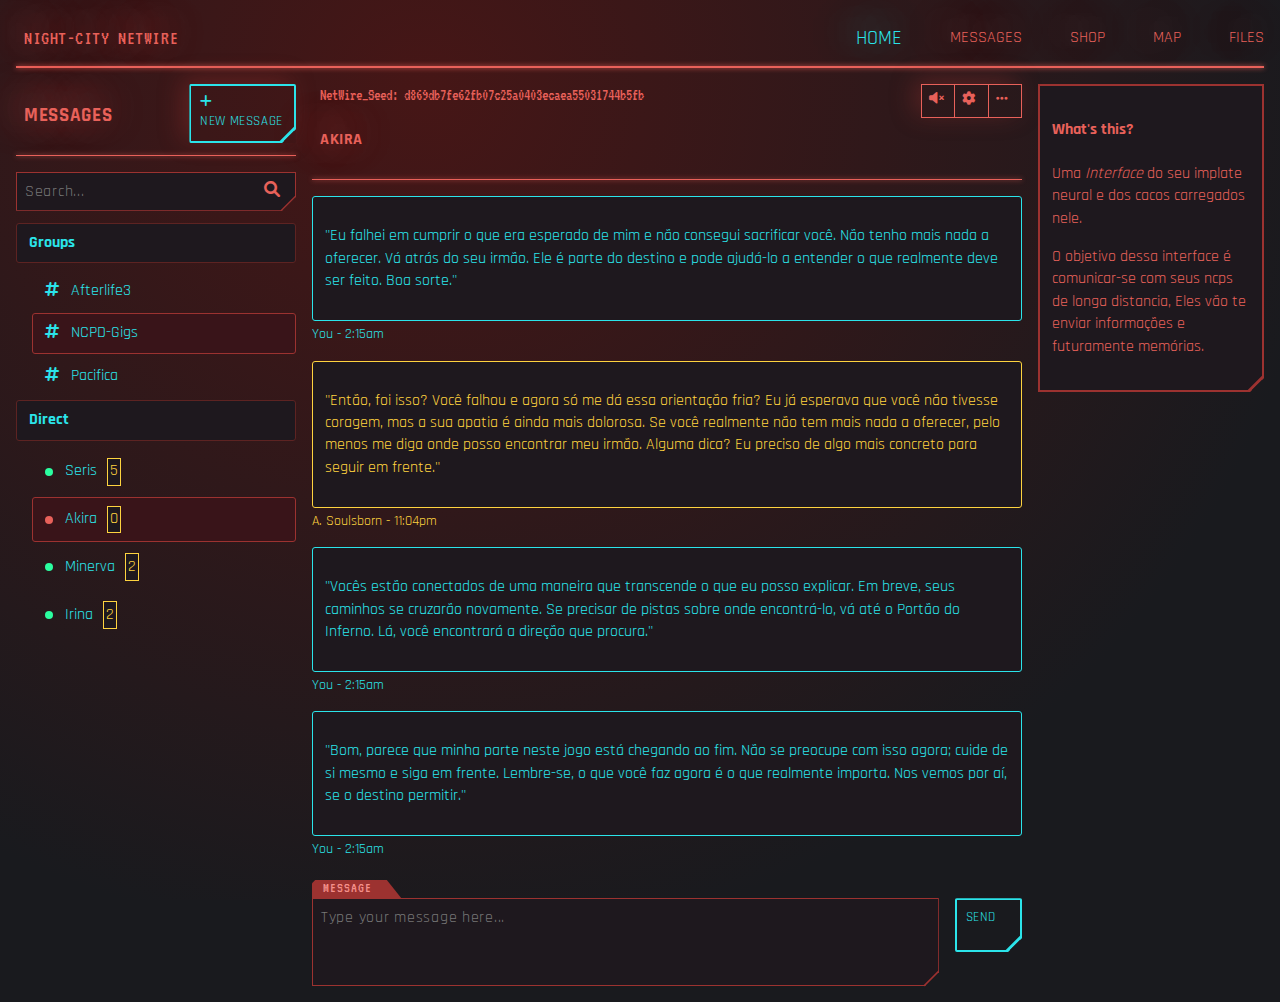
==== success/index.html @ 2c0f9f56 "Initial commit" ====
<!DOCTYPE html>
<html lang="pt-BR">
<head>
    <meta charset="UTF-8" />
    <meta name="viewport" content="width=device-width, initial-scale=1.0" />
    <title>Night-City NetWire</title>
    <link rel="stylesheet" href="styles.css" />
    <link href="https://fonts.googleapis.com/css2?family=Rajdhani:wght@400;500;700&family=VT323&display=swap" rel="stylesheet">
    <link rel="stylesheet" href="https://cdnjs.cloudflare.com/ajax/libs/font-awesome/6.0.0/css/all.min.css">
</head>
<body>
    <div class="app-skeleton">
        <header class="app-header">
            <div class="app-header__anchor">
                <span class="app-header__anchor__text">Night-City NetWire</span>
            </div>
            <nav>
                <ul class="nav">
                    <li class="nav__item">
                        <a href="#" class="nav__link nav__link--active">Home</a>
                    </li>
                    <li class="nav__item">
                        <a href="#" class="nav__link">Messages</a>
                    </li>
                    <li class="nav__item">
                        <a href="#" class="nav__link">Shop</a>
                    </li>
                    <li class="nav__item">
                        <a href="#" class="nav__link">Map</a>
                    </li>
                    <li class="nav__item">
                        <a href="#" class="nav__link">Files</a>
                    </li>
                </ul>
            </nav>
        </header>

        <div class="app-container">
            <aside class="app-a">
                <div class="segment-topbar">
                    <div class="segment-topbar__header">
                        <h3 class="segment-topbar__title">Messages</h3>
                    </div>
                    <div class="segment-topbar__aside">
                        <button class="button button--primary button--size-lg">
                            <span class="button__icon"><i class="fas fa-plus"></i></span>
                            <span class="button__content">New Message</span>
                        </button>
                    </div>
                </div>

                <form class="form-search">
                    <div class="form-group">
                        <div class="form-control form-control--with-addon">
                            <input name="query" placeholder="Search..." type="text" />
                            <div class="form-control__addon form-control__addon--suffix"><i class="fas fa-search"></i></div>
                        </div>
                    </div>
                </form>

                <div class="nav-section">
                    <div class="nav-section__header">
                        <h2 class="nav-section__title">Groups</h2>
                    </div>
                    <div class="nav-section__body">
                        <ul class="nav">
                            <li class="nav__item">
                                <a href="afterlife.html" class="nav__link">
                                    <span class="channel-link">
                                        <span class="channel-link__icon"><i class="fas fa-hashtag"></i></span>
                                        <span class="channel-link__element">Afterlife</span>
                                        <span class="channel-link__badge">3</span>
                                    </span>
                                </a>
                            </li>
                            <li class="nav__item">
                                <a href="ncpd-gigs.html" class="nav__link nav__link--active">
                                    <span class="channel-link">
                                        <span class="channel-link__icon"><i class="fas fa-hashtag"></i></span>
                                        <span class="channel-link__element">NCPD-Gigs</span>
                                    </span>
                                </a>
                            </li>
                            <li class="nav__item">
                                <a href="pacifica.html" class="nav__link">
                                    <span class="channel-link">
                                        <span class="channel-link__icon"><i class="fas fa-hashtag"></i></span>
                                        <span class="channel-link__element">Pacifica</span>
                                    </span>
                                </a>
                            </li>
                        </ul>
                    </div>
                </div>

                <div class="nav-section">
                    <div class="nav-section__header">
                        <h2 class="nav-section__title">Direct</h2>
                    </div>
                    <div class="nav-section__body">
                        <ul class="nav">
                            <li class="nav__item">
                                <a href="Seris.html" class="nav__link">
                                    <span class="conversation-link conversation-link--online">
                                        <span class="conversation-link__icon">
                                        </span>
                                        <span class="conversation-link__element">Seris</span>
                                        <span class="conversation-link__badge">5</span>
                                    </span>
                                </a>
                            </li>
                            <li class="nav__item">
                                <a href="Akira.html" class="nav__link nav__link--active">
                                    <span class="conversation-link conversation-link--offline">
                                        <span class="conversation-link__icon">
                                        </span>
                                        <span class="conversation-link__element">Akira</span>
                                        <span class="conversation-link__badge">0</span>
                                    </span>
                                </a>
                            </li>
                            <li class="nav__item">
                                <a href="Minerva.html" class="nav__link">
                                    <span class="conversation-link conversation-link--online">
                                        <span class="conversation-link__icon">
                                        </span>
                                        <span class="conversation-link__element">Minerva</span>
                                        <span class="conversation-link__badge">2</span>
                                    </span>
                                </a>
                            </li>
                            <li class="nav__item">
                                <a href="Irina.html" class="nav__link">
                                    <span class="conversation-link conversation-link--online">
                                        <span class="conversation-link__icon">
                                        </span>
                                        <span class="conversation-link__element">Irina</span>
                                        <span class="conversation-link__badge">2</span>
                                    </span>
                                </a>
                            </li>
                        </ul>
                    </div>
                </div>
                
            </aside>

            <main class="app-main">
                <div class="channel-feed">
                    <div class="segment-topbar">
                        <div class="segment-topbar__header">
                            <span class="segment-topbar__overline">NetWire_Seed: d869db7fe62fb07c25a0403ecaea55031744b5fb</span>
                            <h4 class="segment-topbar__title">Akira</h4>
                        </div>
                        <div class="segment-topbar__aside">
                            <div class="button-toolbar">
                                <button class="button button--default">
                                    <span class="button__icon"><i class="fas fa-volume-mute"></i></span>
                                </button>
                                <button class="button button--default">
                                    <span class="button__icon"><i class="fas fa-cog"></i></span>
                                </button>
                                <button class="button button--default">
                                    <span class="button__icon"><i class="fas fa-ellipsis-h"></i></span>
                                </button>
                            </div>
                        </div>
                    </div>
                    <div class="channel-feed__body">
                        <div class="answer">
                            <div class="answer__body">
                                <p>"Eu falhei em cumprir o que era esperado de mim e não consegui sacrificar você. Não tenho mais nada a oferecer. Vá atrás do seu irmão. Ele é parte do destino e pode ajudá-lo a entender o que realmente deve ser feito. Boa sorte."</p>
                            </div>
                            <div class="answer__footer">
                                <span class="answer__author">You</span>
                                <span class="answer__time"> - 2:15am</span>
                            </div>
                        </div>
                        <div class="message">
                            <div class="message__body">
                                <p>"Então, foi isso? Você falhou e agora só me dá essa orientação fria? Eu já esperava que você não tivesse coragem, mas a sua apatia é ainda mais dolorosa. Se você realmente não tem mais nada a oferecer, pelo menos me diga onde posso encontrar meu irmão. Alguma dica? Eu preciso de algo mais concreto para seguir em frente."</p>
                            </div>
                            <div class="message__footer">
                                <span class="message__author">A. Soulsborn</span>
                                <span class="message__time"> - 11:04pm</span>
                            </div>
                        </div>
                        <div class="answer">
                            <div class="answer__body">
                                <p>"Vocês estão conectados de uma maneira que transcende o que eu posso explicar. Em breve, seus caminhos se cruzarão novamente. Se precisar de pistas sobre onde encontrá-lo, vá até o Portão do Inferno. Lá, você encontrará a direção que procura."</p>
                            </div>
                            <div class="answer__footer">
                                <span class="answer__author">You</span>
                                <span class="answer__time"> - 2:15am</span>
                            </div>
                        </div>
                        <div class="answer">
                            <div class="answer__body">
                                <p>"Bom, parece que minha parte neste jogo está chegando ao fim. Não se preocupe com isso agora; cuide de si mesmo e siga em frente. Lembre-se, o que você faz agora é o que realmente importa. Nos vemos por aí, se o destino permitir."</p>
                            </div>
                            <div class="answer__footer">
                                <span class="answer__author">You</span>
                                <span class="answer__time"> - 2:15am</span>
                            </div>
                        </div>
                        
                    </div>
                    <div class="channel-feed__footer">
                        <form class="channel-message-form">
                            <div class="form-group">
                                <label for="message" class="form-label">Message</label>
                                <div class="form-control">
                                    <textarea id="message" name="message" rows="3" placeholder="Type your message here..."></textarea>
                                </div>
                            </div>
                            <div class="form-footer">
                                <button type="submit" class="button button--primary button--size-xl">Send</button>
                            </div>
                        </form>
                    </div>
                </div>
            </main>

            <aside class="app-b">
                <div class="pad">
                    <div class="pad__body">
                        <h4 class="pad__title">What's this?</h4>
                        <p class="pad__text">Uma <em>Interface</em> do seu implate neural e dos cacos carregados nele.</p>
                        <p class="pad__text">O objetivo dessa interface é comunicar-se com seus ncps de longa distancia, Eles vão te enviar informações e futuramente memórias.</p>
                    </div>
                </div>
            </aside>
        </div>
    </div>
</body>
</html>
---- success/styles.css ----
* {
  box-sizing: border-box;
  position: relative;
}

html,
body {
  --colors-bg--300: #1e181e;
  --colors-bg--500: #191a1e;
  --colors-primary--200: #f4908b;
  --colors-primary--300: #ea6f69;
  --colors-primary--500: #e8615a;
  --colors-primary--600: #9c3230;
  --colors-primary--700: #5e2122;
  --colors-primary--800: #451717;
  --colors-primary--900: #3c181a;
  --colors-secondary--500: #2be4ea;
  --colors-secondary--900: #295459;
  --colors-tertiary--500: #fed33f;
  --colors-on_bg--500: var(--colors-primary--500);
  --colors-on_tertiary--500: var(--colors-bg--300);
  --colors-on_primary--500: var(--colors-primary--200);
  --colors-active--500: #2bfea0;
  --fonts-primary: "Rajdhani", sans-serif;
  --fonts-secondary: "VT323", monospace;
  --ui-glow: 0 0 5px var(--colors-primary--500);
  --ui-glow-borders--500: 0 0 3px var(--colors-primary--500);
  --ui-glow-color: currentcolor;
  --ui-glow-text: -9px -6px 40px var(--ui-glow-color);
  --ui-glow-text--dimmed: -9px -6px 40px var(--ui-glow-color);
  --ui-elevation--1: 2px 2px 0 rgba(0, 0, 0, 0.8);
  --ui-notch-amount: 1rem;
  --ui-notch-hypotenuse: 22.627416px; /* hypothenuse of --ui-notch-amount */
  --ui-notch-path: polygon(
    0 0,
    100% 0,
    100% calc(100% - var(--ui-notch-amount) + 2px),
    calc(100% - var(--ui-notch-amount) + 2px) 100%,
    0 100%
  );

  background-color: var(--colors-bg--500);
  background-image: radial-gradient(
    ellipse at 33% 10%,
    #461616 0%,
    transparent 75%
  );
  background-repeat: no-repeat;
  color: var(--colors-on_bg--500);
  font-family: var(--fonts-primary);
  font-size: 100%;
  line-height: 1.4;
  margin: 0;
  min-height: 100vh;
}

a {
  color: inherit;
  text-decoration: none;
}

.app-skeleton {
  padding: 0 1rem;
  height: 100vh;
  min-width: 1024px;
}

.app-header {
  align-items: center;
  display: flex;
  grid-area: header;
  justify-content: space-between;
  margin-bottom: 1rem;
  padding: 1rem 0 0.5rem 0;
}

.app-header::after {
  background-color: var(--colors-primary--500);
  box-shadow: var(--ui-glow);
  bottom: 0;
  content: "";
  height: 2px;
  position: absolute;
  left: 0;
  width: 100%;
}

.app-header__anchor {
  padding: 0.5rem;
}

.app-header__anchor__text {
  font-family: var(--fonts-secondary);
  font-size: 1.25rem;
  letter-spacing: 0.035rem;
  text-shadow: var(--ui-glow-text);
  text-transform: uppercase;
}

.app-container {
  display: grid;
  grid-gap: 1rem;
  grid-template-areas: "a main main main side";
  grid-template-columns: 280px 1fr 1fr 1fr 1fr;
  height: calc(100% - 5.25rem);
}

.app-a {
  grid-area: a;
  height: 100%;
}

.app-b {
  grid-area: side;
}

.app-main {
  grid-area: main;
}

.nav-section {
  padding-bottom: 0.25rem;
}

.nav-section__header {
  background-color: var(--colors-bg--300);
  border: 1px solid #5d2322;
  border-radius: 3px;
  margin-bottom: 0.5rem;
  padding: 0.5rem 0.75rem;
}

.nav-section__body {
  padding-left: 1rem;
}

.nav-section__title {
  color: #2be4ea;
  font-size: 1rem;
  margin: 0;
}

.nav {
  list-style: none;
  margin: 0;
  padding: 0;
}

.nav__link {
  line-height: 1.4rem;
}

.nav__link__element + .nav__link__element {
  margin-left: 0.5rem;
}

.app-header .nav {
  align-items: flex-end;
  display: flex;
}

.app-header .nav__item + .nav__item {
  margin-left: 3rem;
}

.app-header .nav__link {
  align-items: baseline;
  display: flex;
  text-shadow: var(--ui-glow-text);
  text-transform: uppercase;
  transition: transform 0.25s;
}

.app-header .nav__link:hover {
  color: var(--colors-primary--200);
}

.app-header .nav__link.nav__link--active {
  color: var(--colors-secondary--500);
  font-size: 1.25rem;
  transform: none;
}

.nav-section .nav__item + .nav__item {
  margin-top: 0.125rem;
}

.nav-section .nav__link {
  border: 1px solid transparent;
  border-radius: 3px;
  color: var(--colors-secondary--500);
  display: block;
  font-family: var(--fonts-primary);
  padding: 0.5rem 0.75rem;
  transition: background-color 0.25s;
}

.nav-section .nav__link:focus,
.nav-section .nav__link:hover {
  background-color: var(--colors-bg--300);
  border: 1px solid #5d2322;
}

.nav-section .nav__link--active,
.nav-section .nav__link.nav__link--active:focus,
.nav-section .nav__link.nav__link--active:hover {
  background-color: #391419;
  border-color: #9c3230;
}

.channel-link,
.conversation-link {
  align-items: center;
  display: flex;
}

.channel-link__icon,
.conversation-link__icon {
  margin-right: 0.75rem;
}

.channel-link__element + .channel-link__element,
.conversation-link__element + .conversation-link__element {
  margin-left: 0.75rem;
}

.conversation-link__icon {
}

.conversation-link__icon::after {
  background-color: var(--colors-primary--500);
  border-radius: 50%;
  content: "";
  display: block;
  height: 0.5em;
  width: 0.5em;
}

.conversation-link--online .conversation-link__icon::after {
  background-color: var(--colors-active--500);
}

.channel-link--unread,
.conversation-link--unread {
  font-weight: bold;
}

.badge {
  border: 1.5px solid var(--colors-tertiary--500);
  border-radius: 3px;
  color: var(--colors-tertiary--500);
  display: inline-block;
  font-size: 0.92rem;
  font-weight: normal;
  line-height: 1;
  padding: 0.15em 0.34em;
  vertical-align: middle;
}

.slate__title {
  font-size: 1.125rem;
  margin: 0;
}

.pad {
  background-color: var(--colors-bg--300);
  border: 2px solid var(--colors-primary--600);
  clip-path: var(--ui-notch-path);
}

.pad__body {
  padding: 0.75rem;
  padding-bottom: var(--ui-notch-amount);
}

.pad::before {
  background-color: var(--colors-primary--600);
  bottom: 5px;
  content: "";
  display: block;
  height: 3px; /* bigger to compensate transform */
  position: absolute;
  right: -6px;
  top: auto;
  transform: rotate(-45deg);
  width: var(--ui-notch-hypotenuse);
  z-index: 100;
}

/* @component: form-* */
input,
textarea {
}

.form-label {
  background-color: var(--colors-primary--600);
  color: var(--colors-on_primary--500);
  font-family: var(--fonts-secondary);
  font-size: 0.92rem;
  display: inline-block;
  padding: 0.125em 0.75em;
  padding-right: 2em;
  letter-spacing: 0.065em;
  line-height: 1;
  text-transform: uppercase;
  vertical-align: bottom; /* inline-block fix */
  clip-path: polygon(
    0.25em 0,
    calc(100% - 1em) 0,
    100% 100%,
    0.33em 100%,
    0 100%,
    0 0.25em
  );
}

.form-control {
  background-color: var(--colors-bg--300);
  border: 1px solid var(--colors-primary--600);
  clip-path: var(--ui-notch-path);
  padding-right: 0.5rem;
}

.form-control::before {
  background-color: var(--colors-primary--600);
  bottom: 5px;
  content: "";
  display: block;
  height: 3px; /* bigger to compensate transform */
  position: absolute;
  right: -6px;
  top: auto;
  transform: rotate(-45deg);
  width: var(--ui-notch-hypotenuse);
  z-index: 100;
}

.form-control input,
.form-control textarea {
  background-color: transparent;
  border: 0;
  box-shadow: none;
  color: var(--colors-primary--500);
  font-family: var(--fonts-primary);
  font-size: 1rem;
  letter-spacing: 0.045em;
  outline: none;
  padding: 0.5rem;
  resize: none;
  width: 100%;
}

.form-control--with-addon {
  align-items: center;
  display: flex;
}

.form-control--with-addon .button,
.form-control--with-addon .button:hover {
  background-color: transparent;
  border-color: transparent;
}

.form-control__addon {
  display: inline-block;
  padding: 0.45rem;
}

.form-control__addon svg {
  display: block;
  fill: currentcolor;
  height: 1.125rem;
  opacity: 0.66;
  width: 1.125rem;
}

.form-control__addon--prefix {
  order: -1;
}

.form-control__addon--suffix {
  order: 1;
}

.form-search {
  margin-bottom: 0.75rem;
}

.message {
  padding-bottom: 1rem;
}

.message__body {
  background-color: var(--colors-bg--300);
  border: 1px solid var(--colors-tertiary--500);
  border-radius: 3px;
  color: var(--colors-tertiary--500);
  padding: 0.75rem;
}

.message__footer {
  color: var(--colors-tertiary--500);
  font-size: 0.85rem;
  margin-top: 0.25rem;
}


.answer {
  padding-bottom: 1rem;
}

.answer__body {
  background-color: var(--colors-bg--300); /* Fundo azul claro */
  border: 1px solid #2be4ea;
  border-radius: 3px;
  color: #2be4ea;
  padding: 0.75rem;
}

.answer__footer {
  color: #2be4ea;
  font-size: 0.85rem;
  margin-top: 0.25rem;
}

/* @component: button */
.button {
  background-color: transparent;
  border: 1px solid var(--colors-primary--500);
  border-radius: 2px;
  cursor: pointer;
  color: var(--colors-primary--500);
  display: inline-block;
  font-family: var(--fonts-primary);
  letter-spacing: 0.045em;
  padding: 0.45rem;
  text-align: left;
  text-transform: uppercase;
}

.button:hover {
  background-color: var(--colors-primary--800);
  color: var(--colors-on_primary--500);
}

.button__icon {
  display: block;
  height: 1.125rem;
  line-height: 1;
  vertical-align: top;
  width: 1.125rem;
}

.button__icon {
  fill: currentcolor;
}

.button__content {
  display: inline-block;
  z-index: 2;
}

.button--size-lg,
.button--size-xl {
  border-width: 2px;
  clip-path: var(--ui-notch-path);
  padding: 0.55rem 0.7rem 0.7rem 0.55rem;
}

.button--size-lg::before,
.button--size-xl::before {
  background-color: currentcolor;
  bottom: 5px;
  content: "";
  display: block;
  height: 3px; /* bigger to compensate transform */
  position: absolute;
  right: -6px;
  top: auto;
  transform: rotate(-45deg);
  width: var(--ui-notch-hypotenuse);
  z-index: 100;
}

.button--size-xl {
  padding: 0.55rem 1.5rem 1.5rem 0.55rem;
}

.button--primary {
  color: var(--colors-secondary--500);
  border-color: var(--colors-secondary--500);
}

.button--primary:hover {
  background-color: var(--colors-secondary--900);
  color: var(--colors-secondary--500);
}

.button-toolbar {
  display: flex;
}

.button-toolbar .button {
  display: block;
  border-radius: 0;
}

.button-toolbar .button + .button {
  margin-left: -1px;
}

.channel-feed {
  display: flex;
  flex-direction: column;
  height: 100%;
}

.channel-feed__body {
  flex-grow: 1;
}

.channel-feed__footer {
}

.channel-message-form {
  align-items: flex-start;
  display: flex;
  padding-bottom: 1rem;
}

.channel-message-form .form-group {
  flex: 1;
}

.channel-message-form .form-footer {
  margin-left: 1rem;
  margin-top: 1.42rem;
}

.channel-message-form .form-control {
  width: 100%;
}

.text-heading1,
.text-heading2,
.text-heading3,
.text-heading4,
.text-heading5,
.text-heading6,
.text-paragraph1 {
  margin: 0;
}

.segment-topbar {
  display: flex;
  justify-content: space-between;
  margin-bottom: 1rem;
  min-height: 3.5rem;
}

.segment-topbar::after {
  background-color: var(--colors-primary--500);
  box-shadow: var(--ui-glow);
  bottom: 0;
  content: "";
  height: 1px;
  position: absolute;
  left: 0;
  width: 100%;
}

.segment-topbar__header {
  padding: 0.5rem 0.5rem;
  padding-top: 0;
}

.segment-topbar__overline {
  font-family: var(--fonts-secondary);
}

.segment-topbar__title {
  letter-spacing: 0.035em;
  text-shadow: var(--ui-glow-text--dimmed);
  text-transform: uppercase;
}

.segment-topbar__aside {
  align-self: flex-start;
  box-shadow: -6px -4px 24px rgba(156, 50, 48, 0.4);
}


/* Estilo do badge de mensagens */
.conversation-link__badge {
  background-color: var(--colors-bg--300);
  border: 1px solid #fed33f;
  color: #fed33f;
  padding: 0.11rem;
}

.conversation-link__element{
  padding-right: 10px;
}
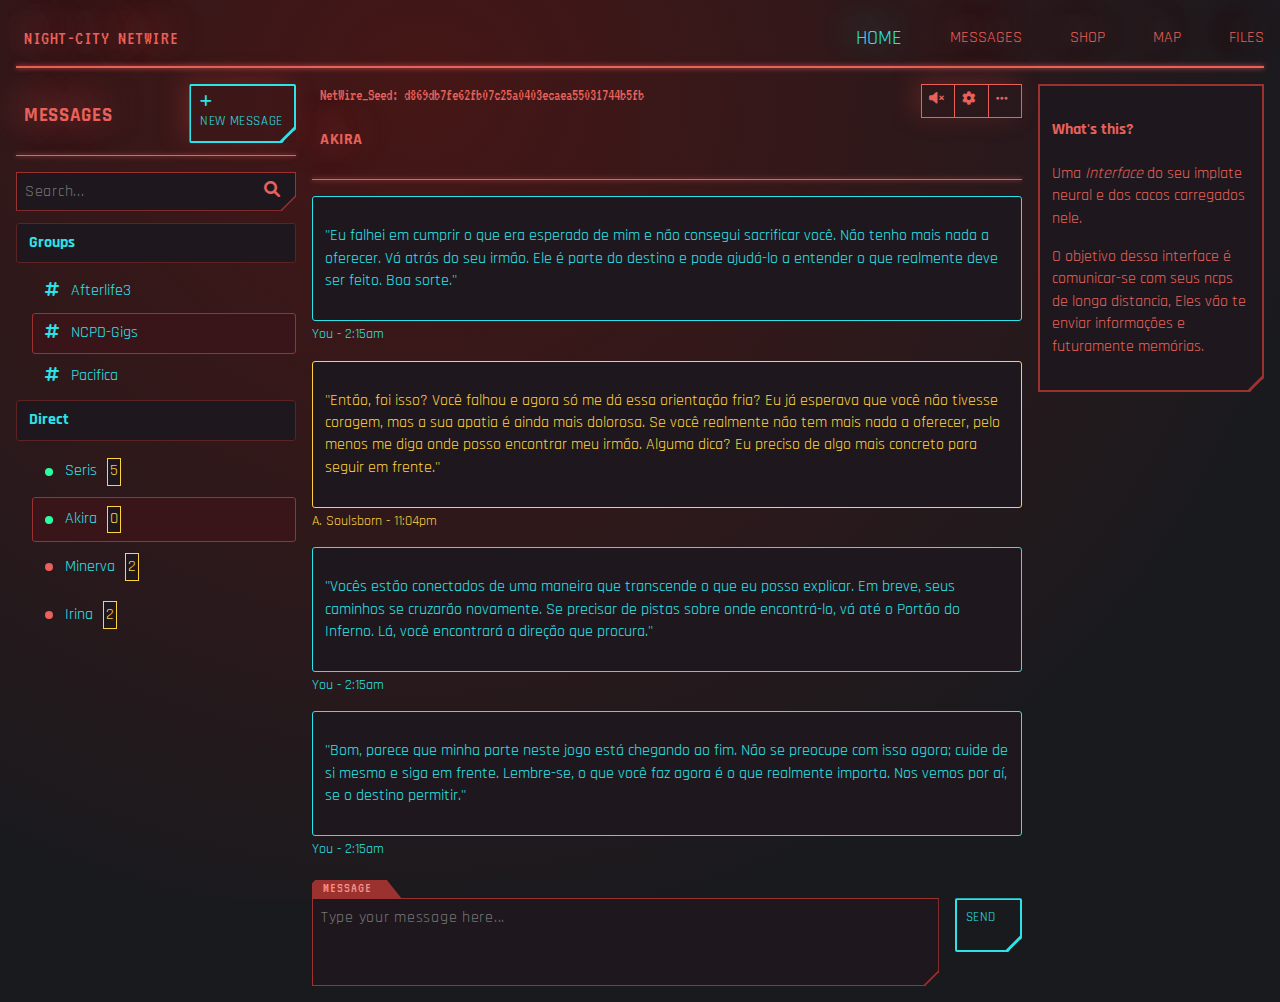
==== commit 4118a0a6: "Update index.html" ====
--- a/success/index.html
+++ b/success/index.html
@@ -111,7 +111,7 @@
                             </li>
                             <li class="nav__item">
                                 <a href="Akira.html" class="nav__link nav__link--active">
-                                    <span class="conversation-link conversation-link--offline">
+                                    <span class="conversation-link conversation-link--online">
                                         <span class="conversation-link__icon">
                                         </span>
                                         <span class="conversation-link__element">Akira</span>
@@ -121,7 +121,7 @@
                             </li>
                             <li class="nav__item">
                                 <a href="Minerva.html" class="nav__link">
-                                    <span class="conversation-link conversation-link--online">
+                                    <span class="conversation-link conversation-link--offline">
                                         <span class="conversation-link__icon">
                                         </span>
                                         <span class="conversation-link__element">Minerva</span>
@@ -131,7 +131,7 @@
                             </li>
                             <li class="nav__item">
                                 <a href="Irina.html" class="nav__link">
-                                    <span class="conversation-link conversation-link--online">
+                                    <span class="conversation-link conversation-link--offline">
                                         <span class="conversation-link__icon">
                                         </span>
                                         <span class="conversation-link__element">Irina</span>
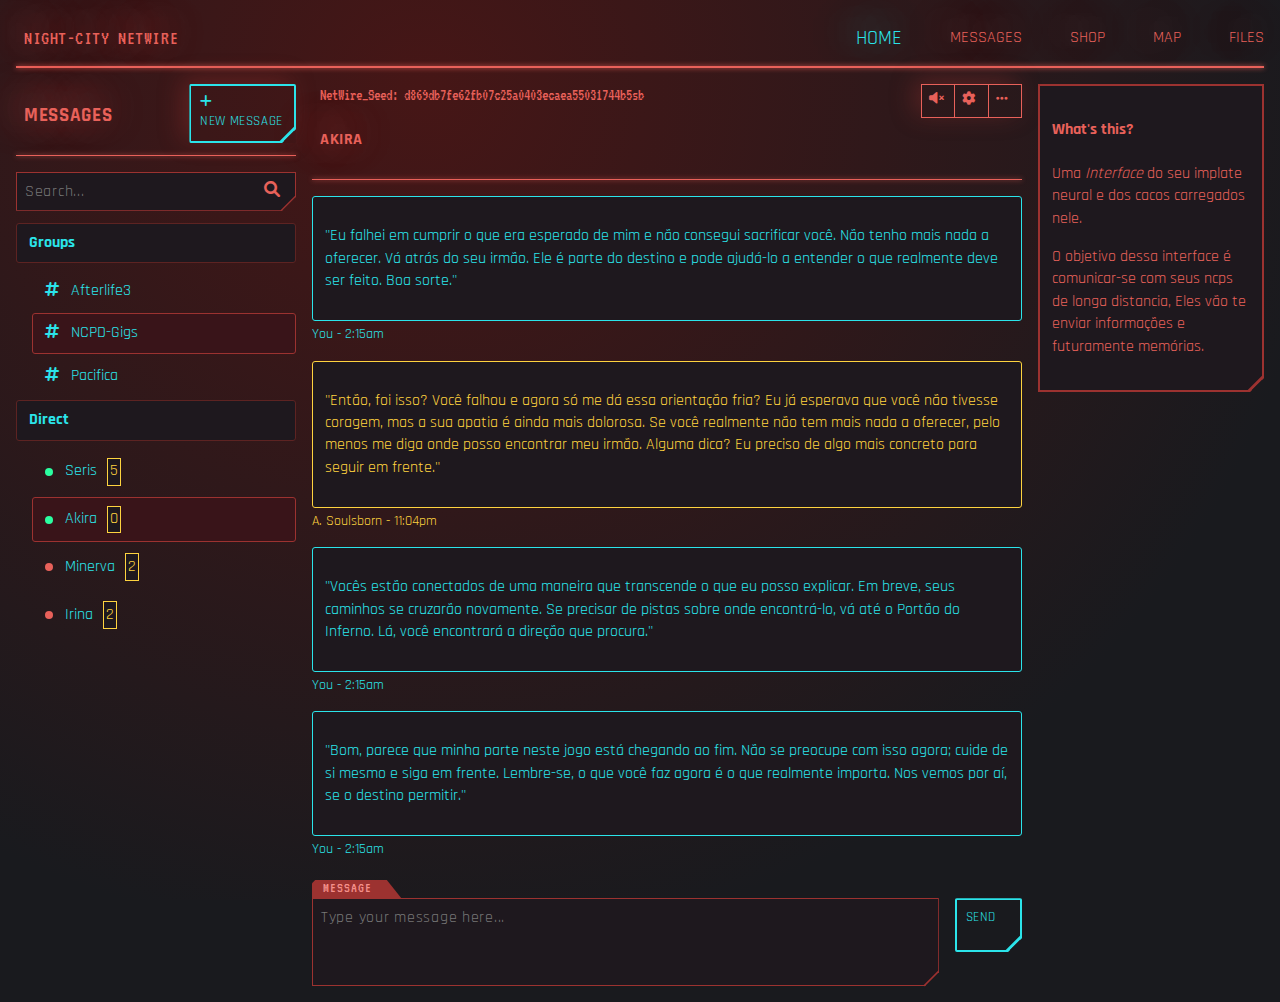
==== commit d7adbeed: "2" ====
--- a/success/index.html
+++ b/success/index.html
@@ -149,7 +149,7 @@
                 <div class="channel-feed">
                     <div class="segment-topbar">
                         <div class="segment-topbar__header">
-                            <span class="segment-topbar__overline">NetWire_Seed: d869db7fe62fb07c25a0403ecaea55031744b5fb</span>
+                            <span class="segment-topbar__overline">NetWire_Seed: d869db7fe62fb07c25a0403ecaea55031744b5sb</span>
                             <h4 class="segment-topbar__title">Akira</h4>
                         </div>
                         <div class="segment-topbar__aside">
